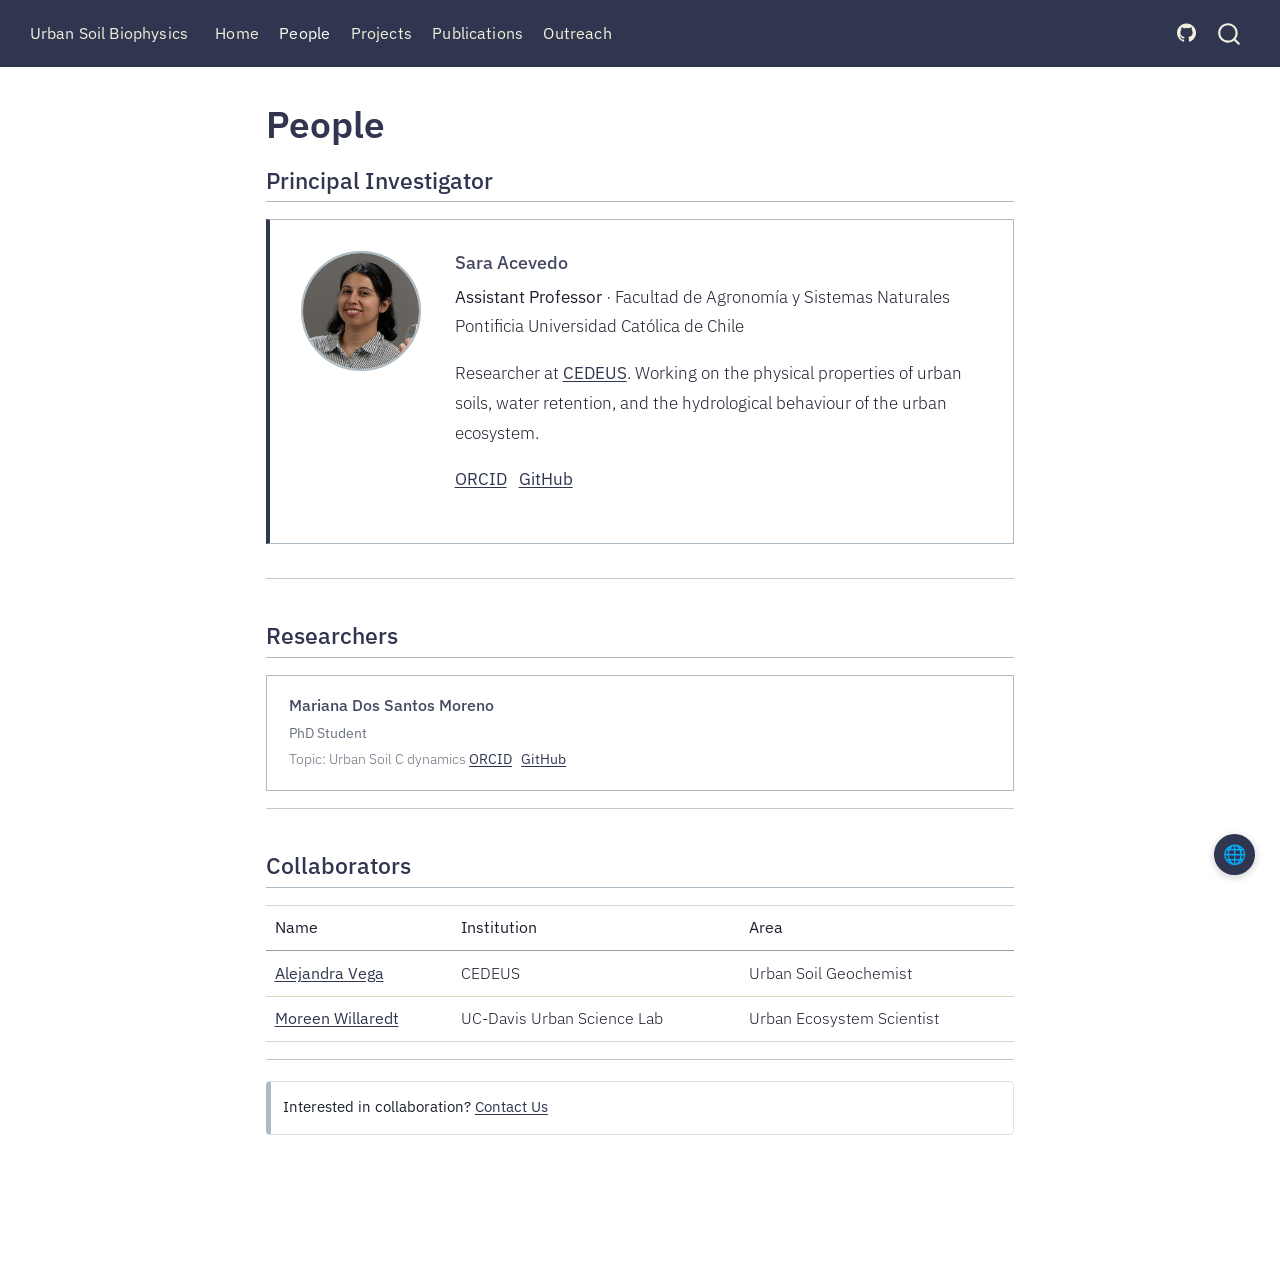
==== docs/people.html @ ee0ade84 "1st commit" ====
<!DOCTYPE html>
<html xmlns="http://www.w3.org/1999/xhtml" lang="en" xml:lang="en"><head>

<meta charset="utf-8">
<meta name="generator" content="quarto-1.7.33">

<meta name="viewport" content="width=device-width, initial-scale=1.0, user-scalable=yes">


<title>People – Urban Soil Biophysics</title>
<style>
code{white-space: pre-wrap;}
span.smallcaps{font-variant: small-caps;}
div.columns{display: flex; gap: min(4vw, 1.5em);}
div.column{flex: auto; overflow-x: auto;}
div.hanging-indent{margin-left: 1.5em; text-indent: -1.5em;}
ul.task-list{list-style: none;}
ul.task-list li input[type="checkbox"] {
  width: 0.8em;
  margin: 0 0.8em 0.2em -1em; /* quarto-specific, see https://github.com/quarto-dev/quarto-cli/issues/4556 */ 
  vertical-align: middle;
}
</style>


<script src="site_libs/quarto-nav/quarto-nav.js"></script>
<script src="site_libs/quarto-nav/headroom.min.js"></script>
<script src="site_libs/clipboard/clipboard.min.js"></script>
<script src="site_libs/quarto-search/autocomplete.umd.js"></script>
<script src="site_libs/quarto-search/fuse.min.js"></script>
<script src="site_libs/quarto-search/quarto-search.js"></script>
<meta name="quarto:offset" content="./">
<link href="./files/images/favicon.ico" rel="icon">
<script src="site_libs/quarto-html/quarto.js" type="module"></script>
<script src="site_libs/quarto-html/tabsets/tabsets.js" type="module"></script>
<script src="site_libs/quarto-html/popper.min.js"></script>
<script src="site_libs/quarto-html/tippy.umd.min.js"></script>
<script src="site_libs/quarto-html/anchor.min.js"></script>
<link href="site_libs/quarto-html/tippy.css" rel="stylesheet">
<link href="site_libs/quarto-html/quarto-syntax-highlighting-ea385d0e468b0dd5ea5bf0780b1290d9.css" rel="stylesheet" id="quarto-text-highlighting-styles">
<script src="site_libs/bootstrap/bootstrap.min.js"></script>
<link href="site_libs/bootstrap/bootstrap-icons.css" rel="stylesheet">
<link href="site_libs/bootstrap/bootstrap-0c1e56b989bc697bf17ab6f6476fec58.min.css" rel="stylesheet" append-hash="true" id="quarto-bootstrap" data-mode="light">
<script id="quarto-search-options" type="application/json">{
  "location": "navbar",
  "copy-button": false,
  "collapse-after": 3,
  "panel-placement": "end",
  "type": "overlay",
  "limit": 50,
  "keyboard-shortcut": [
    "f",
    "/",
    "s"
  ],
  "show-item-context": false,
  "language": {
    "search-no-results-text": "No results",
    "search-matching-documents-text": "matching documents",
    "search-copy-link-title": "Copy link to search",
    "search-hide-matches-text": "Hide additional matches",
    "search-more-match-text": "more match in this document",
    "search-more-matches-text": "more matches in this document",
    "search-clear-button-title": "Clear",
    "search-text-placeholder": "",
    "search-detached-cancel-button-title": "Cancel",
    "search-submit-button-title": "Submit",
    "search-label": "Search"
  }
}</script>


<link rel="stylesheet" href="styles.css">
<meta property="og:title" content="People – Urban Soil Biophysics">
<meta property="og:image" content="files/images/people/sara-acevedo.jpg">
<meta property="og:site_name" content="Urban Soil Biophysics">
<meta property="og:image:alt" content="">
</head>

<body class="nav-fixed fullcontent quarto-light">

<div id="quarto-search-results"></div>
  <header id="quarto-header" class="headroom fixed-top">
    <nav class="navbar navbar-expand-lg " data-bs-theme="dark">
      <div class="navbar-container container-fluid">
      <div class="navbar-brand-container mx-auto">
    <a class="navbar-brand" href="./index.html">
    <span class="navbar-title">Urban Soil Biophysics</span>
    </a>
  </div>
            <div id="quarto-search" class="" title="Search"></div>
          <button class="navbar-toggler" type="button" data-bs-toggle="collapse" data-bs-target="#navbarCollapse" aria-controls="navbarCollapse" role="menu" aria-expanded="false" aria-label="Toggle navigation" onclick="if (window.quartoToggleHeadroom) { window.quartoToggleHeadroom(); }">
  <span class="navbar-toggler-icon"></span>
</button>
          <div class="collapse navbar-collapse" id="navbarCollapse">
            <ul class="navbar-nav navbar-nav-scroll me-auto">
  <li class="nav-item">
    <a class="nav-link" href="./index.html"> 
<span class="menu-text">Home</span></a>
  </li>  
  <li class="nav-item">
    <a class="nav-link active" href="./people.html" aria-current="page"> 
<span class="menu-text">People</span></a>
  </li>  
  <li class="nav-item">
    <a class="nav-link" href="./projects.html"> 
<span class="menu-text">Projects</span></a>
  </li>  
  <li class="nav-item">
    <a class="nav-link" href="./publications.html"> 
<span class="menu-text">Publications</span></a>
  </li>  
  <li class="nav-item">
    <a class="nav-link" href="./outreach.html"> 
<span class="menu-text">Outreach</span></a>
  </li>  
</ul>
            <ul class="navbar-nav navbar-nav-scroll ms-auto">
  <li class="nav-item compact">
    <a class="nav-link" href="https://github.com/Urban-Soil-Biophysics"> <i class="bi bi-github" role="img" aria-label="GitHub">
</i> 
<span class="menu-text"></span></a>
  </li>  
</ul>
          </div> <!-- /navcollapse -->
            <div class="quarto-navbar-tools">
</div>
      </div> <!-- /container-fluid -->
    </nav>
</header>
<!-- content -->
<div id="quarto-content" class="quarto-container page-columns page-rows-contents page-layout-article page-navbar">
<!-- sidebar -->
<!-- margin-sidebar -->
    
<!-- main -->
<main class="content" id="quarto-document-content">

<header id="title-block-header" class="quarto-title-block default">
<div class="quarto-title">
<h1 class="title">People</h1>
</div>



<div class="quarto-title-meta">

    
  
    
  </div>
  


</header>


<section id="principal-investigator" class="level2">
<h2 class="anchored" data-anchor-id="principal-investigator">Principal Investigator</h2>
<div class="person-card">
<img src="files/images/people/sara-acevedo.jpg" class="person-img" alt="">
<section id="sara-acevedo" class="level3 person-info">
<h3 class="anchored" data-anchor-id="sara-acevedo">Sara Acevedo</h3>
<p><strong>Assistant Professor</strong> · Facultad de Agronomía y Sistemas Naturales<br>
Pontificia Universidad Católica de Chile</p>
<p>Researcher at <a href="https://cedeus.cl">CEDEUS</a>. Working on the physical properties of urban soils, water retention, and the hydrological behaviour of the urban ecosystem.</p>
<p><a href="https://orcid.org/0000-0003-3203-2106">ORCID</a> &nbsp; <a href="https://github.com/Urban-Soil-Biophysics">GitHub</a></p>
</section>
</div>
<hr>
</section>
<section id="researchers" class="level2">
<h2 class="anchored" data-anchor-id="researchers">Researchers</h2>
<div class="people-grid">
<section id="mariana-dos-santos-moreno" class="level3 person-card-sm">
<h3 class="anchored" data-anchor-id="mariana-dos-santos-moreno">Mariana Dos Santos Moreno</h3>
<p><strong>PhD Student</strong><br>
Topic: Urban Soil C dynamics <a href="https://orcid.org/0000-0001-6001-8219">ORCID</a> &nbsp; <a href="https://github.com/runaweay">GitHub</a></p>
</section>
</div>
<hr>
</section>
<section id="collaborators" class="level2">
<h2 class="anchored" data-anchor-id="collaborators">Collaborators</h2>
<table class="caption-top table">
<thead>
<tr class="header">
<th>Name</th>
<th>Institution</th>
<th>Area</th>
</tr>
</thead>
<tbody>
<tr class="odd">
<td><a href="https://www.cedeus.cl/sobre-nosotros/investigadores/ia-alejandra-vega/">Alejandra Vega</a></td>
<td>CEDEUS</td>
<td>Urban Soil Geochemist</td>
</tr>
<tr class="even">
<td><a href="https://urbansciencelab.ucdavis.edu/people-0">Moreen Willaredt</a></td>
<td>UC-Davis Urban Science Lab</td>
<td>Urban Ecosystem Scientist</td>
</tr>
</tbody>
</table>
<hr>
<div class="callout callout-style-simple callout-note no-icon">
<div class="callout-body d-flex">
<div class="callout-icon-container">
<i class="callout-icon no-icon"></i>
</div>
<div class="callout-body-container">
<p>Interested in collaboration? <a href="mailto:seaceved@uc.cl">Contact Us</a></p>
</div>
</div>
</div>


</section>

</main> <!-- /main -->
<div id="translate-widget">
  <button id="translate-toggle" aria-label="Translate">🌐</button>
  <div id="translate-options" hidden="">
    <a id="tr-es" href="#" onclick="return doTranslate('es')">Español</a>
    <a id="tr-pt" href="#" onclick="return doTranslate('pt')">Português</a>
    <a id="tr-de" href="#" onclick="return doTranslate('de')">Deutsch</a>
  </div>
</div>

<style>
#translate-widget {
  position: fixed;
  bottom: 1.5rem;
  right: 1.5rem;
  z-index: 9999;
  font-family: 'IBM Plex Sans', sans-serif;
  font-size: 0.85rem;
  text-align: right;
}

#translate-toggle {
  background: #30364f;
  color: #f0f0db;
  border: none;
  border-radius: 50%;
  width: 2.4rem;
  height: 2.4rem;
  font-size: 1.1rem;
  cursor: pointer;
  box-shadow: 0 2px 8px rgba(0,0,0,0.2);
  transition: background 0.15s;
  display: flex;
  align-items: center;
  justify-content: center;
  margin-left: auto;
}
#translate-toggle:hover { background: #464e6e; }

#translate-options {
  margin-top: 0.4rem;
  display: flex;
  flex-direction: column;
  gap: 0.25rem;
  align-items: flex-end;
}
#translate-options a {
  background: #30364f;
  color: #f0f0db !important;
  padding: 0.3rem 0.75rem;
  text-decoration: none !important;
  border-radius: 2px;
  box-shadow: 0 1px 4px rgba(0,0,0,0.15);
  transition: background 0.15s;
  white-space: nowrap;
}
#translate-options a:hover { background: #464e6e; }
</style>

<script>
document.getElementById('translate-toggle').addEventListener('click', function () {
  var opts = document.getElementById('translate-options');
  opts.hidden = !opts.hidden;
});

function doTranslate(lang) {
  var url = 'https://translate.google.com/translate?sl=en&tl=' + lang + '&u=' + encodeURIComponent(window.location.href);
  window.open(url, '_blank');
  document.getElementById('translate-options').hidden = true;
  return false;
}
</script>
<script id="quarto-html-after-body" type="application/javascript">
  window.document.addEventListener("DOMContentLoaded", function (event) {
    const icon = "";
    const anchorJS = new window.AnchorJS();
    anchorJS.options = {
      placement: 'right',
      icon: icon
    };
    anchorJS.add('.anchored');
    const isCodeAnnotation = (el) => {
      for (const clz of el.classList) {
        if (clz.startsWith('code-annotation-')) {                     
          return true;
        }
      }
      return false;
    }
    const onCopySuccess = function(e) {
      // button target
      const button = e.trigger;
      // don't keep focus
      button.blur();
      // flash "checked"
      button.classList.add('code-copy-button-checked');
      var currentTitle = button.getAttribute("title");
      button.setAttribute("title", "Copied!");
      let tooltip;
      if (window.bootstrap) {
        button.setAttribute("data-bs-toggle", "tooltip");
        button.setAttribute("data-bs-placement", "left");
        button.setAttribute("data-bs-title", "Copied!");
        tooltip = new bootstrap.Tooltip(button, 
          { trigger: "manual", 
            customClass: "code-copy-button-tooltip",
            offset: [0, -8]});
        tooltip.show();    
      }
      setTimeout(function() {
        if (tooltip) {
          tooltip.hide();
          button.removeAttribute("data-bs-title");
          button.removeAttribute("data-bs-toggle");
          button.removeAttribute("data-bs-placement");
        }
        button.setAttribute("title", currentTitle);
        button.classList.remove('code-copy-button-checked');
      }, 1000);
      // clear code selection
      e.clearSelection();
    }
    const getTextToCopy = function(trigger) {
        const codeEl = trigger.previousElementSibling.cloneNode(true);
        for (const childEl of codeEl.children) {
          if (isCodeAnnotation(childEl)) {
            childEl.remove();
          }
        }
        return codeEl.innerText;
    }
    const clipboard = new window.ClipboardJS('.code-copy-button:not([data-in-quarto-modal])', {
      text: getTextToCopy
    });
    clipboard.on('success', onCopySuccess);
    if (window.document.getElementById('quarto-embedded-source-code-modal')) {
      const clipboardModal = new window.ClipboardJS('.code-copy-button[data-in-quarto-modal]', {
        text: getTextToCopy,
        container: window.document.getElementById('quarto-embedded-source-code-modal')
      });
      clipboardModal.on('success', onCopySuccess);
    }
      var localhostRegex = new RegExp(/^(?:http|https):\/\/localhost\:?[0-9]*\//);
      var mailtoRegex = new RegExp(/^mailto:/);
        var filterRegex = new RegExp('/' + window.location.host + '/');
      var isInternal = (href) => {
          return filterRegex.test(href) || localhostRegex.test(href) || mailtoRegex.test(href);
      }
      // Inspect non-navigation links and adorn them if external
     var links = window.document.querySelectorAll('a[href]:not(.nav-link):not(.navbar-brand):not(.toc-action):not(.sidebar-link):not(.sidebar-item-toggle):not(.pagination-link):not(.no-external):not([aria-hidden]):not(.dropdown-item):not(.quarto-navigation-tool):not(.about-link)');
      for (var i=0; i<links.length; i++) {
        const link = links[i];
        if (!isInternal(link.href)) {
          // undo the damage that might have been done by quarto-nav.js in the case of
          // links that we want to consider external
          if (link.dataset.originalHref !== undefined) {
            link.href = link.dataset.originalHref;
          }
            // target, if specified
            link.setAttribute("target", "_blank");
            if (link.getAttribute("rel") === null) {
              link.setAttribute("rel", "noopener");
            }
        }
      }
    function tippyHover(el, contentFn, onTriggerFn, onUntriggerFn) {
      const config = {
        allowHTML: true,
        maxWidth: 500,
        delay: 100,
        arrow: false,
        appendTo: function(el) {
            return el.parentElement;
        },
        interactive: true,
        interactiveBorder: 10,
        theme: 'quarto',
        placement: 'bottom-start',
      };
      if (contentFn) {
        config.content = contentFn;
      }
      if (onTriggerFn) {
        config.onTrigger = onTriggerFn;
      }
      if (onUntriggerFn) {
        config.onUntrigger = onUntriggerFn;
      }
      window.tippy(el, config); 
    }
    const noterefs = window.document.querySelectorAll('a[role="doc-noteref"]');
    for (var i=0; i<noterefs.length; i++) {
      const ref = noterefs[i];
      tippyHover(ref, function() {
        // use id or data attribute instead here
        let href = ref.getAttribute('data-footnote-href') || ref.getAttribute('href');
        try { href = new URL(href).hash; } catch {}
        const id = href.replace(/^#\/?/, "");
        const note = window.document.getElementById(id);
        if (note) {
          return note.innerHTML;
        } else {
          return "";
        }
      });
    }
    const xrefs = window.document.querySelectorAll('a.quarto-xref');
    const processXRef = (id, note) => {
      // Strip column container classes
      const stripColumnClz = (el) => {
        el.classList.remove("page-full", "page-columns");
        if (el.children) {
          for (const child of el.children) {
            stripColumnClz(child);
          }
        }
      }
      stripColumnClz(note)
      if (id === null || id.startsWith('sec-')) {
        // Special case sections, only their first couple elements
        const container = document.createElement("div");
        if (note.children && note.children.length > 2) {
          container.appendChild(note.children[0].cloneNode(true));
          for (let i = 1; i < note.children.length; i++) {
            const child = note.children[i];
            if (child.tagName === "P" && child.innerText === "") {
              continue;
            } else {
              container.appendChild(child.cloneNode(true));
              break;
            }
          }
          if (window.Quarto?.typesetMath) {
            window.Quarto.typesetMath(container);
          }
          return container.innerHTML
        } else {
          if (window.Quarto?.typesetMath) {
            window.Quarto.typesetMath(note);
          }
          return note.innerHTML;
        }
      } else {
        // Remove any anchor links if they are present
        const anchorLink = note.querySelector('a.anchorjs-link');
        if (anchorLink) {
          anchorLink.remove();
        }
        if (window.Quarto?.typesetMath) {
          window.Quarto.typesetMath(note);
        }
        if (note.classList.contains("callout")) {
          return note.outerHTML;
        } else {
          return note.innerHTML;
        }
      }
    }
    for (var i=0; i<xrefs.length; i++) {
      const xref = xrefs[i];
      tippyHover(xref, undefined, function(instance) {
        instance.disable();
        let url = xref.getAttribute('href');
        let hash = undefined; 
        if (url.startsWith('#')) {
          hash = url;
        } else {
          try { hash = new URL(url).hash; } catch {}
        }
        if (hash) {
          const id = hash.replace(/^#\/?/, "");
          const note = window.document.getElementById(id);
          if (note !== null) {
            try {
              const html = processXRef(id, note.cloneNode(true));
              instance.setContent(html);
            } finally {
              instance.enable();
              instance.show();
            }
          } else {
            // See if we can fetch this
            fetch(url.split('#')[0])
            .then(res => res.text())
            .then(html => {
              const parser = new DOMParser();
              const htmlDoc = parser.parseFromString(html, "text/html");
              const note = htmlDoc.getElementById(id);
              if (note !== null) {
                const html = processXRef(id, note);
                instance.setContent(html);
              } 
            }).finally(() => {
              instance.enable();
              instance.show();
            });
          }
        } else {
          // See if we can fetch a full url (with no hash to target)
          // This is a special case and we should probably do some content thinning / targeting
          fetch(url)
          .then(res => res.text())
          .then(html => {
            const parser = new DOMParser();
            const htmlDoc = parser.parseFromString(html, "text/html");
            const note = htmlDoc.querySelector('main.content');
            if (note !== null) {
              // This should only happen for chapter cross references
              // (since there is no id in the URL)
              // remove the first header
              if (note.children.length > 0 && note.children[0].tagName === "HEADER") {
                note.children[0].remove();
              }
              const html = processXRef(null, note);
              instance.setContent(html);
            } 
          }).finally(() => {
            instance.enable();
            instance.show();
          });
        }
      }, function(instance) {
      });
    }
        let selectedAnnoteEl;
        const selectorForAnnotation = ( cell, annotation) => {
          let cellAttr = 'data-code-cell="' + cell + '"';
          let lineAttr = 'data-code-annotation="' +  annotation + '"';
          const selector = 'span[' + cellAttr + '][' + lineAttr + ']';
          return selector;
        }
        const selectCodeLines = (annoteEl) => {
          const doc = window.document;
          const targetCell = annoteEl.getAttribute("data-target-cell");
          const targetAnnotation = annoteEl.getAttribute("data-target-annotation");
          const annoteSpan = window.document.querySelector(selectorForAnnotation(targetCell, targetAnnotation));
          const lines = annoteSpan.getAttribute("data-code-lines").split(",");
          const lineIds = lines.map((line) => {
            return targetCell + "-" + line;
          })
          let top = null;
          let height = null;
          let parent = null;
          if (lineIds.length > 0) {
              //compute the position of the single el (top and bottom and make a div)
              const el = window.document.getElementById(lineIds[0]);
              top = el.offsetTop;
              height = el.offsetHeight;
              parent = el.parentElement.parentElement;
            if (lineIds.length > 1) {
              const lastEl = window.document.getElementById(lineIds[lineIds.length - 1]);
              const bottom = lastEl.offsetTop + lastEl.offsetHeight;
              height = bottom - top;
            }
            if (top !== null && height !== null && parent !== null) {
              // cook up a div (if necessary) and position it 
              let div = window.document.getElementById("code-annotation-line-highlight");
              if (div === null) {
                div = window.document.createElement("div");
                div.setAttribute("id", "code-annotation-line-highlight");
                div.style.position = 'absolute';
                parent.appendChild(div);
              }
              div.style.top = top - 2 + "px";
              div.style.height = height + 4 + "px";
              div.style.left = 0;
              let gutterDiv = window.document.getElementById("code-annotation-line-highlight-gutter");
              if (gutterDiv === null) {
                gutterDiv = window.document.createElement("div");
                gutterDiv.setAttribute("id", "code-annotation-line-highlight-gutter");
                gutterDiv.style.position = 'absolute';
                const codeCell = window.document.getElementById(targetCell);
                const gutter = codeCell.querySelector('.code-annotation-gutter');
                gutter.appendChild(gutterDiv);
              }
              gutterDiv.style.top = top - 2 + "px";
              gutterDiv.style.height = height + 4 + "px";
            }
            selectedAnnoteEl = annoteEl;
          }
        };
        const unselectCodeLines = () => {
          const elementsIds = ["code-annotation-line-highlight", "code-annotation-line-highlight-gutter"];
          elementsIds.forEach((elId) => {
            const div = window.document.getElementById(elId);
            if (div) {
              div.remove();
            }
          });
          selectedAnnoteEl = undefined;
        };
          // Handle positioning of the toggle
      window.addEventListener(
        "resize",
        throttle(() => {
          elRect = undefined;
          if (selectedAnnoteEl) {
            selectCodeLines(selectedAnnoteEl);
          }
        }, 10)
      );
      function throttle(fn, ms) {
      let throttle = false;
      let timer;
        return (...args) => {
          if(!throttle) { // first call gets through
              fn.apply(this, args);
              throttle = true;
          } else { // all the others get throttled
              if(timer) clearTimeout(timer); // cancel #2
              timer = setTimeout(() => {
                fn.apply(this, args);
                timer = throttle = false;
              }, ms);
          }
        };
      }
        // Attach click handler to the DT
        const annoteDls = window.document.querySelectorAll('dt[data-target-cell]');
        for (const annoteDlNode of annoteDls) {
          annoteDlNode.addEventListener('click', (event) => {
            const clickedEl = event.target;
            if (clickedEl !== selectedAnnoteEl) {
              unselectCodeLines();
              const activeEl = window.document.querySelector('dt[data-target-cell].code-annotation-active');
              if (activeEl) {
                activeEl.classList.remove('code-annotation-active');
              }
              selectCodeLines(clickedEl);
              clickedEl.classList.add('code-annotation-active');
            } else {
              // Unselect the line
              unselectCodeLines();
              clickedEl.classList.remove('code-annotation-active');
            }
          });
        }
    const findCites = (el) => {
      const parentEl = el.parentElement;
      if (parentEl) {
        const cites = parentEl.dataset.cites;
        if (cites) {
          return {
            el,
            cites: cites.split(' ')
          };
        } else {
          return findCites(el.parentElement)
        }
      } else {
        return undefined;
      }
    };
    var bibliorefs = window.document.querySelectorAll('a[role="doc-biblioref"]');
    for (var i=0; i<bibliorefs.length; i++) {
      const ref = bibliorefs[i];
      const citeInfo = findCites(ref);
      if (citeInfo) {
        tippyHover(citeInfo.el, function() {
          var popup = window.document.createElement('div');
          citeInfo.cites.forEach(function(cite) {
            var citeDiv = window.document.createElement('div');
            citeDiv.classList.add('hanging-indent');
            citeDiv.classList.add('csl-entry');
            var biblioDiv = window.document.getElementById('ref-' + cite);
            if (biblioDiv) {
              citeDiv.innerHTML = biblioDiv.innerHTML;
            }
            popup.appendChild(citeDiv);
          });
          return popup.innerHTML;
        });
      }
    }
  });
  </script>
</div> <!-- /content -->




</body></html>
---- docs/site_libs/quarto-html/tippy.css ----
.tippy-box[data-animation=fade][data-state=hidden]{opacity:0}[data-tippy-root]{max-width:calc(100vw - 10px)}.tippy-box{position:relative;background-color:#333;color:#fff;border-radius:4px;font-size:14px;line-height:1.4;white-space:normal;outline:0;transition-property:transform,visibility,opacity}.tippy-box[data-placement^=top]>.tippy-arrow{bottom:0}.tippy-box[data-placement^=top]>.tippy-arrow:before{bottom:-7px;left:0;border-width:8px 8px 0;border-top-color:initial;transform-origin:center top}.tippy-box[data-placement^=bottom]>.tippy-arrow{top:0}.tippy-box[data-placement^=bottom]>.tippy-arrow:before{top:-7px;left:0;border-width:0 8px 8px;border-bottom-color:initial;transform-origin:center bottom}.tippy-box[data-placement^=left]>.tippy-arrow{right:0}.tippy-box[data-placement^=left]>.tippy-arrow:before{border-width:8px 0 8px 8px;border-left-color:initial;right:-7px;transform-origin:center left}.tippy-box[data-placement^=right]>.tippy-arrow{left:0}.tippy-box[data-placement^=right]>.tippy-arrow:before{left:-7px;border-width:8px 8px 8px 0;border-right-color:initial;transform-origin:center right}.tippy-box[data-inertia][data-state=visible]{transition-timing-function:cubic-bezier(.54,1.5,.38,1.11)}.tippy-arrow{width:16px;height:16px;color:#333}.tippy-arrow:before{content:"";position:absolute;border-color:transparent;border-style:solid}.tippy-content{position:relative;padding:5px 9px;z-index:1}
---- docs/site_libs/quarto-html/quarto-syntax-highlighting-ea385d0e468b0dd5ea5bf0780b1290d9.css ----
/* quarto syntax highlight colors */
:root {
  --quarto-hl-ot-color: #003B4F;
  --quarto-hl-at-color: #657422;
  --quarto-hl-ss-color: #20794D;
  --quarto-hl-an-color: #5E5E5E;
  --quarto-hl-fu-color: #4758AB;
  --quarto-hl-st-color: #20794D;
  --quarto-hl-cf-color: #003B4F;
  --quarto-hl-op-color: #5E5E5E;
  --quarto-hl-er-color: #AD0000;
  --quarto-hl-bn-color: #AD0000;
  --quarto-hl-al-color: #AD0000;
  --quarto-hl-va-color: #111111;
  --quarto-hl-bu-color: inherit;
  --quarto-hl-ex-color: inherit;
  --quarto-hl-pp-color: #AD0000;
  --quarto-hl-in-color: #5E5E5E;
  --quarto-hl-vs-color: #20794D;
  --quarto-hl-wa-color: #5E5E5E;
  --quarto-hl-do-color: #5E5E5E;
  --quarto-hl-im-color: #00769E;
  --quarto-hl-ch-color: #20794D;
  --quarto-hl-dt-color: #AD0000;
  --quarto-hl-fl-color: #AD0000;
  --quarto-hl-co-color: #5E5E5E;
  --quarto-hl-cv-color: #5E5E5E;
  --quarto-hl-cn-color: #8f5902;
  --quarto-hl-sc-color: #5E5E5E;
  --quarto-hl-dv-color: #AD0000;
  --quarto-hl-kw-color: #003B4F;
}

/* other quarto variables */
:root {
  --quarto-font-monospace: SFMono-Regular, Menlo, Monaco, Consolas, "Liberation Mono", "Courier New", monospace;
}

/* syntax highlight based on Pandoc's rules */
pre > code.sourceCode > span {
  color: #003B4F;
}

code.sourceCode > span {
  color: #003B4F;
}

div.sourceCode,
div.sourceCode pre.sourceCode {
  color: #003B4F;
}

/* Normal */
code span {
  color: #003B4F;
}

/* Alert */
code span.al {
  color: #AD0000;
  font-style: inherit;
}

/* Annotation */
code span.an {
  color: #5E5E5E;
  font-style: inherit;
}

/* Attribute */
code span.at {
  color: #657422;
  font-style: inherit;
}

/* BaseN */
code span.bn {
  color: #AD0000;
  font-style: inherit;
}

/* BuiltIn */
code span.bu {
  font-style: inherit;
}

/* ControlFlow */
code span.cf {
  color: #003B4F;
  font-weight: bold;
  font-style: inherit;
}

/* Char */
code span.ch {
  color: #20794D;
  font-style: inherit;
}

/* Constant */
code span.cn {
  color: #8f5902;
  font-style: inherit;
}

/* Comment */
code span.co {
  color: #5E5E5E;
  font-style: inherit;
}

/* CommentVar */
code span.cv {
  color: #5E5E5E;
  font-style: italic;
}

/* Documentation */
code span.do {
  color: #5E5E5E;
  font-style: italic;
}

/* DataType */
code span.dt {
  color: #AD0000;
  font-style: inherit;
}

/* DecVal */
code span.dv {
  color: #AD0000;
  font-style: inherit;
}

/* Error */
code span.er {
  color: #AD0000;
  font-style: inherit;
}

/* Extension */
code span.ex {
  font-style: inherit;
}

/* Float */
code span.fl {
  color: #AD0000;
  font-style: inherit;
}

/* Function */
code span.fu {
  color: #4758AB;
  font-style: inherit;
}

/* Import */
code span.im {
  color: #00769E;
  font-style: inherit;
}

/* Information */
code span.in {
  color: #5E5E5E;
  font-style: inherit;
}

/* Keyword */
code span.kw {
  color: #003B4F;
  font-weight: bold;
  font-style: inherit;
}

/* Operator */
code span.op {
  color: #5E5E5E;
  font-style: inherit;
}

/* Other */
code span.ot {
  color: #003B4F;
  font-style: inherit;
}

/* Preprocessor */
code span.pp {
  color: #AD0000;
  font-style: inherit;
}

/* SpecialChar */
code span.sc {
  color: #5E5E5E;
  font-style: inherit;
}

/* SpecialString */
code span.ss {
  color: #20794D;
  font-style: inherit;
}

/* String */
code span.st {
  color: #20794D;
  font-style: inherit;
}

/* Variable */
code span.va {
  color: #111111;
  font-style: inherit;
}

/* VerbatimString */
code span.vs {
  color: #20794D;
  font-style: inherit;
}

/* Warning */
code span.wa {
  color: #5E5E5E;
  font-style: italic;
}

.prevent-inlining {
  content: "</";
}

/*# sourceMappingURL=538754cbb4183396a2435bcb80637e05.css.map */
---- docs/styles.css ----
/* ============================================================
   Urban Soil Biophysics — styles.css
   Palette: #30364f · #acbac4 · #e1d9bc · #f0f0db
   Font: IBM Plex Sans throughout (sans-serif)
   ============================================================ */

@import url('https://fonts.googleapis.com/css2?family=IBM+Plex+Sans:ital,wght@0,300;0,400;0,500;0,600;1,300;1,400&display=swap');

:root {
  --c-dark:    #30364f;
  --c-mid:     #acbac4;
  --c-warm:    #e1d9bc;
  --c-cream:   #f0f0db;
  --c-white:   #ffffff;
  --c-text:    #1e2230;
  --c-muted:   #6b7280;
  --c-visited: #7a8099;
}

/* ---- Base ---- */
body {
  font-family: 'IBM Plex Sans', sans-serif;
  font-weight: 300;
  font-size: 1rem;
  color: var(--c-text);
  background: var(--c-white);
  line-height: 1.75;
}

h1, h2, h3, h4 {
  font-family: 'IBM Plex Sans', sans-serif;
  font-weight: 500;
  color: var(--c-dark);
  line-height: 1.3;
}

h1 { font-size: 2.2rem; font-weight: 600; }
h2 {
  font-size: 1.35rem;
  font-weight: 500;
  margin-top: 2.5rem;
  padding-bottom: 0.35rem;
  border-bottom: 1px solid var(--c-mid);
}
h3 { font-size: 1.05rem; font-weight: 500; }

a         { color: var(--c-dark); text-decoration: underline; text-underline-offset: 2px; }
a:hover   { color: #5a6380; }
a:visited { color: var(--c-visited); }

p { margin-bottom: 1rem; }

/* ---- Navbar ---- */
.navbar { background-color: var(--c-dark) !important; border-bottom: none; }
.navbar-brand, .navbar-nav .nav-link {
  color: var(--c-cream) !important;
  font-family: 'IBM Plex Sans', sans-serif;
  font-weight: 400;
  font-size: 0.92rem;
  letter-spacing: 0.01em;
}
.navbar-nav .nav-link:hover,
.navbar-nav .nav-link.active { color: #ffffff !important; }
.navbar a:visited { color: var(--c-cream) !important; }

/* ---- Footer ---- */
.nav-footer {
  background-color: var(--c-cream) !important;
  border-top: 1px solid var(--c-mid);
  color: var(--c-muted) !important;
  font-size: 0.87rem;
}
.nav-footer a         { color: var(--c-dark); }
.nav-footer a:visited { color: var(--c-visited); }

/* ---- Main content ---- */
#quarto-content main {
  max-width: 900px;
  margin: 0 auto;
  padding: 2rem 1.5rem 4rem;
}

/* ---- Hero ---- */
.home-hero {
  background-color: var(--c-dark);
  color: var(--c-cream);
  padding: 4.5rem 2rem;
  width: 100%;
}
.hero-content { max-width: 800px; margin: 0 auto; }
.home-hero h1 { font-size: 2.6rem; font-weight: 600; color: #ffffff; margin-bottom: 1.2rem; }
.home-hero p  { font-size: 1.05rem; font-weight: 300; color: var(--c-mid); max-width: 620px; }
.home-hero a,
.home-hero a:visited  { color: #ffffff !important; text-decoration: underline; text-underline-offset: 2px; text-decoration-color: var(--c-mid); }
.home-hero a:hover    { color: var(--c-cream) !important; text-decoration-color: var(--c-cream); }

/* ---- Home sections ---- */
.home-section {
  max-width: 900px;
  margin: 0 auto;
  padding: 3rem 1.5rem;
}
.section-muted {
  background: var(--c-cream);
  border-top: 1px solid var(--c-mid);
  border-bottom: 1px solid var(--c-mid);
  padding: 3rem 2rem;
  max-width: 100%;
  width: 100%;
}
.section-muted > * { max-width: 900px; margin-left: auto; margin-right: auto; }

/* ---- Focus grid (photo cards) ---- */
.focus-grid {
  display: grid;
  grid-template-columns: repeat(auto-fit, minmax(200px, 1fr));
  gap: 1.2rem;
  margin-top: 1.5rem;
}

.focus-card {
  background: var(--c-white);
  border: 1px solid var(--c-mid);
  overflow: hidden;
  display: flex;
  flex-direction: column;
}

/* Photo fills the top of the card */
.focus-img {
  width: 100%;
  height: 180px;
  object-fit: cover;
  display: block;
  margin: 0 !important;
}

/* Fallback placeholder when image is missing */
.focus-card img[src=""],
.focus-card img:not([src]) {
  background: var(--c-warm);
  min-height: 180px;
}

/* Title and description below image */
.focus-card-body {
  padding: 0.9rem 1rem 1rem;
}
.focus-card-body h3 {
  font-size: 0.95rem;
  font-weight: 500;
  margin: 0 0 0.4rem;
  color: var(--c-dark);
}
.focus-card-body p {
  font-size: 0.85rem;
  color: var(--c-muted);
  margin: 0;
  line-height: 1.5;
}

/* ---- Buttons ---- */
.btn-primary-usb {
  display: inline-block;
  background: transparent;
  color: var(--c-cream) !important;
  padding: 0.5rem 1.3rem;
  border: 1px solid var(--c-cream);
  font-weight: 400;
  font-size: 0.92rem;
  text-decoration: none !important;
  transition: all 0.15s;
}
.btn-primary-usb:hover   { background: var(--c-cream); color: var(--c-dark) !important; }
.btn-primary-usb:visited { color: var(--c-cream) !important; }

.btn-secondary-usb {
  display: inline-block;
  background: var(--c-dark);
  color: var(--c-cream) !important;
  padding: 0.5rem 1.3rem;
  border: 1px solid var(--c-dark);
  font-size: 0.92rem;
  text-decoration: none !important;
  transition: all 0.15s;
}
.btn-secondary-usb:hover   { background: #464e6e; border-color: #464e6e; color: #ffffff !important; }
.btn-secondary-usb:visited { color: var(--c-cream) !important; }

/* ---- People ---- */
.person-card {
  display: flex;
  gap: 2rem;
  align-items: flex-start;
  margin-bottom: 2rem;
  padding: 1.8rem;
  background: var(--c-white);
  border: 1px solid var(--c-mid);
  border-left: 4px solid var(--c-dark);
}
.person-img {
  width: 120px;
  height: 120px;
  min-width: 120px;
  min-height: 120px;
  object-fit: cover;
  object-position: center top;
  border-radius: 50%;
  flex-shrink: 0;
  border: 2px solid var(--c-mid);
  display: block;
}
.person-info h3 { margin-top: 0; }

.people-grid {
  display: grid;
  grid-template-columns: repeat(auto-fit, minmax(210px, 1fr));
  gap: 1rem;
  margin-top: 1rem;
}
.person-card-sm {
  padding: 1.1rem 1.3rem;
  border: 1px solid var(--c-mid);
  background: var(--c-white);
}
.person-card-sm h3 { font-size: 0.97rem; margin-top: 0; margin-bottom: 0.25rem; }
.person-card-sm p  { font-size: 0.85rem; color: var(--c-muted); margin: 0; }

/* ---- Projects ---- */
.project-card {
  margin-bottom: 1.8rem;
  padding: 1.6rem;
  background: var(--c-white);
  border: 1px solid var(--c-mid);
  border-left: 4px solid var(--c-dark);
}
.project-card h3 { margin-top: 0; }

/* ---- Publications ---- */
.pub-note {
  font-size: 0.88rem;
  color: var(--c-muted);
  background: var(--c-cream);
  padding: 0.7rem 1rem;
  margin-bottom: 1.5rem;
  border-left: 3px solid var(--c-mid);
}
.pub-entry {
  padding: 0.85rem 0;
  border-bottom: 1px solid var(--c-warm);
  font-size: 0.93rem;
  line-height: 1.65;
}
.pub-entry:last-child { border-bottom: none; }
.pub-doi         { font-size: 0.82rem; color: var(--c-muted) !important; text-decoration: none !important; }
.pub-doi:hover   { color: var(--c-dark) !important; }
.pub-doi:visited { color: var(--c-visited) !important; }

/* ---- Outreach ---- */
.outreach-card {
  margin-bottom: 1.4rem;
  padding: 1.3rem 1.5rem;
  border: 1px solid var(--c-mid);
  background: var(--c-white);
}

/* ---- Tables ---- */
table { width: 100%; border-collapse: collapse; font-size: 0.92rem; margin: 1rem 0; }
th { background: var(--c-dark); color: var(--c-cream); padding: 0.55rem 1rem; text-align: left; font-weight: 400; }
td { padding: 0.5rem 1rem; border-bottom: 1px solid var(--c-warm); }
tr:last-child td { border-bottom: none; }
tr:hover td { background: var(--c-cream); }

/* ---- Callouts ---- */
.callout { border-left-color: var(--c-mid) !important; }

/* ---- Responsive ---- */
@media (max-width: 640px) {
  .person-card { flex-direction: column; gap: 1rem; }
  .home-hero h1 { font-size: 1.9rem; }
  .focus-grid { grid-template-columns: repeat(2, 1fr); }
}
@media (max-width: 420px) {
  .focus-grid { grid-template-columns: 1fr; }
}
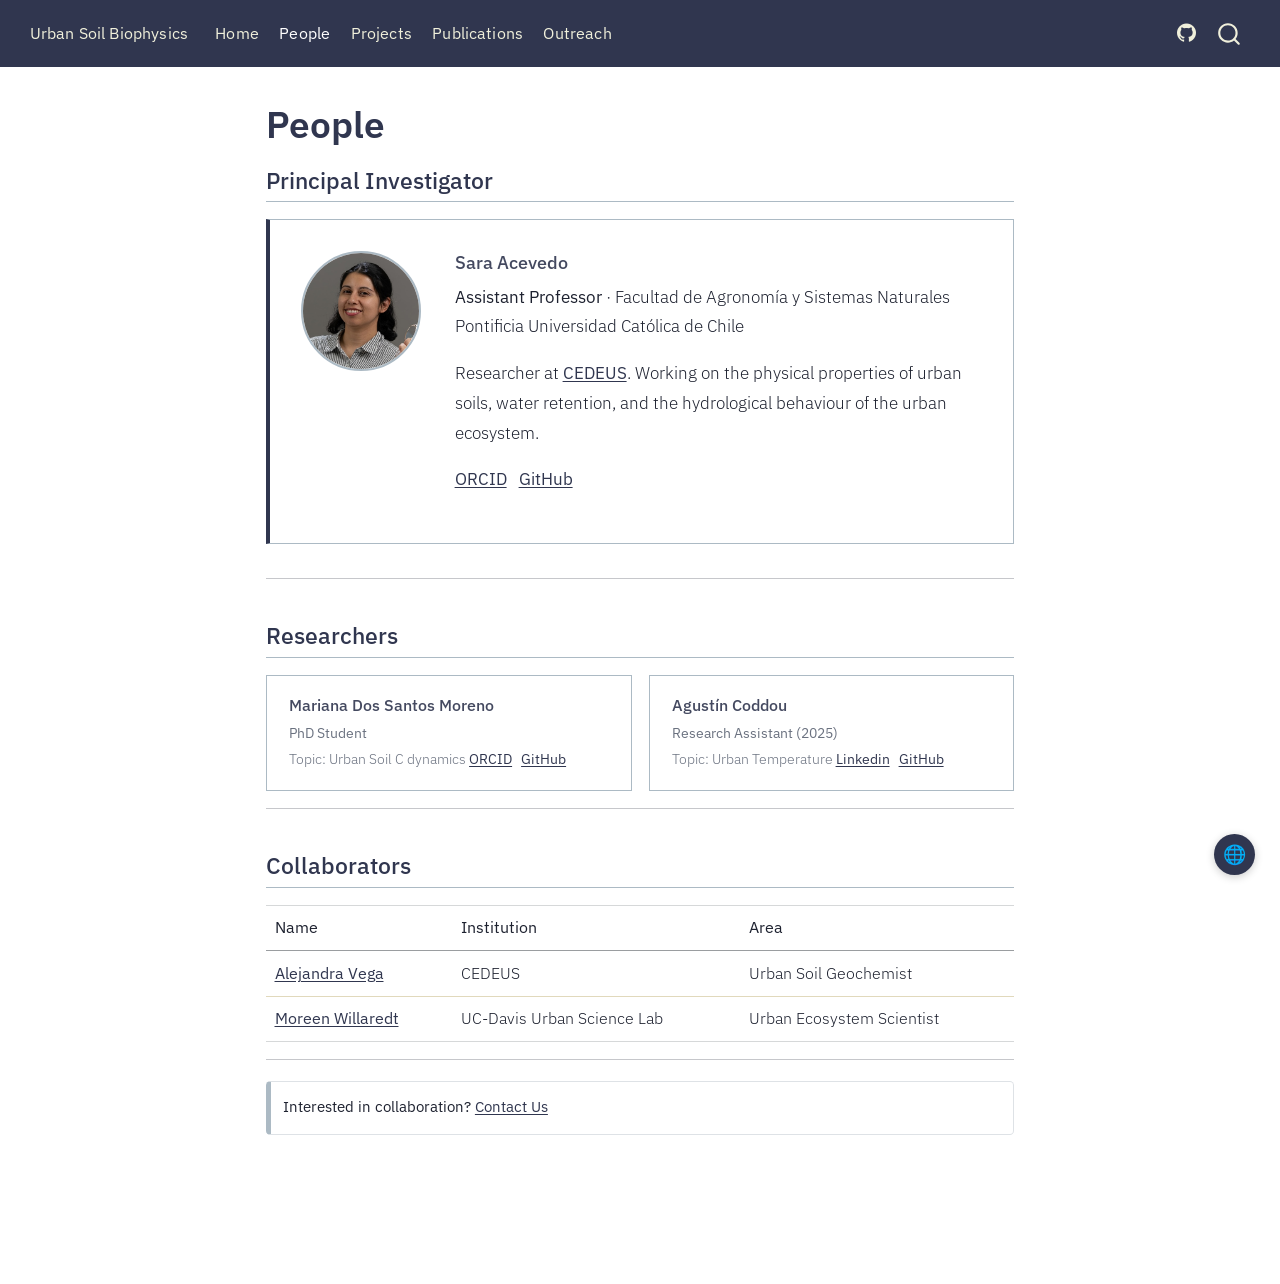
==== commit d6b66163: "add people" ====
--- a/docs/people.html
+++ b/docs/people.html
@@ -176,6 +176,11 @@
 <h3 class="anchored" data-anchor-id="mariana-dos-santos-moreno">Mariana Dos Santos Moreno</h3>
 <p><strong>PhD Student</strong><br>
 Topic: Urban Soil C dynamics <a href="https://orcid.org/0000-0001-6001-8219">ORCID</a> &nbsp; <a href="https://github.com/runaweay">GitHub</a></p>
+</section>
+<section id="agustín-coddou" class="level3 person-card-sm">
+<h3 class="anchored" data-anchor-id="agustín-coddou">Agustín Coddou</h3>
+<p><strong>Research Assistant (2025)</strong><br>
+Topic: Urban Temperature <a href="https://www.linkedin.com/in/agustin-coddou/">Linkedin</a> &nbsp; <a href="https://github.com/acoddou">GitHub</a></p>
 </section>
 </div>
 <hr>
